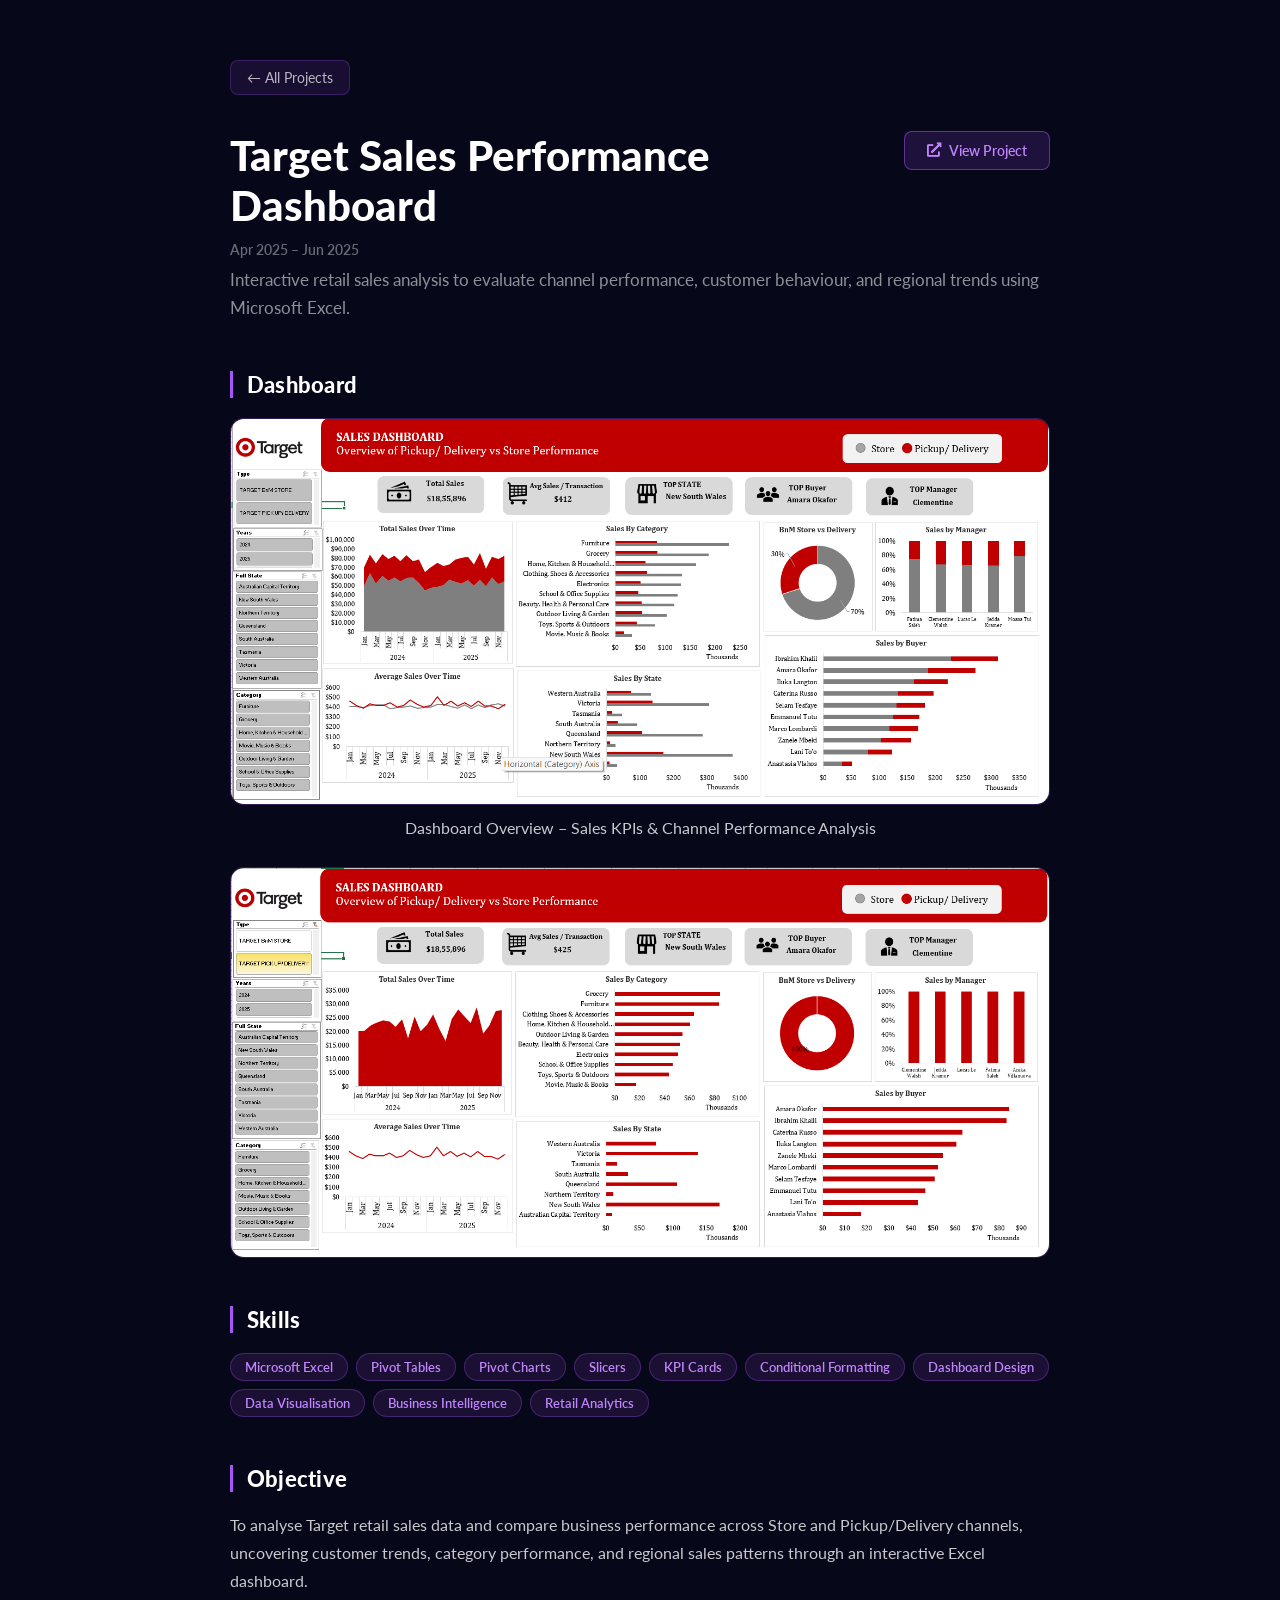
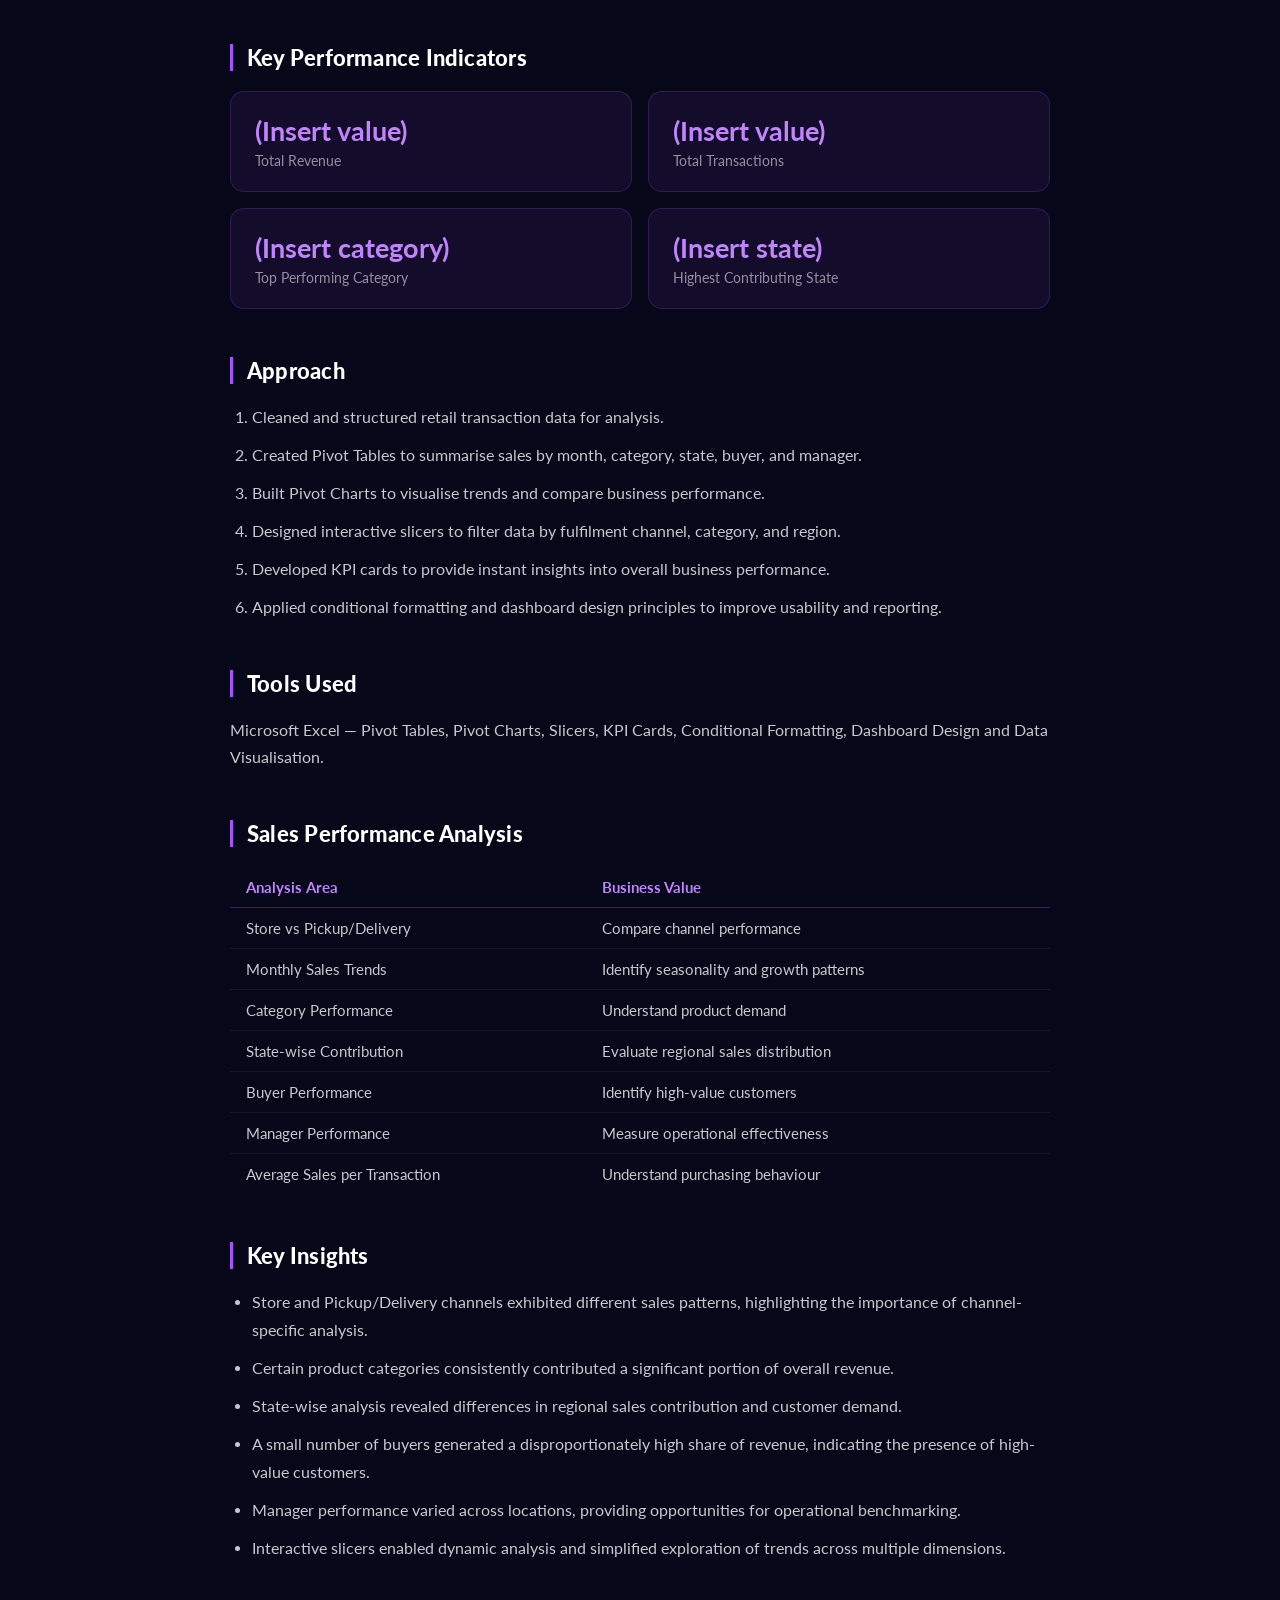
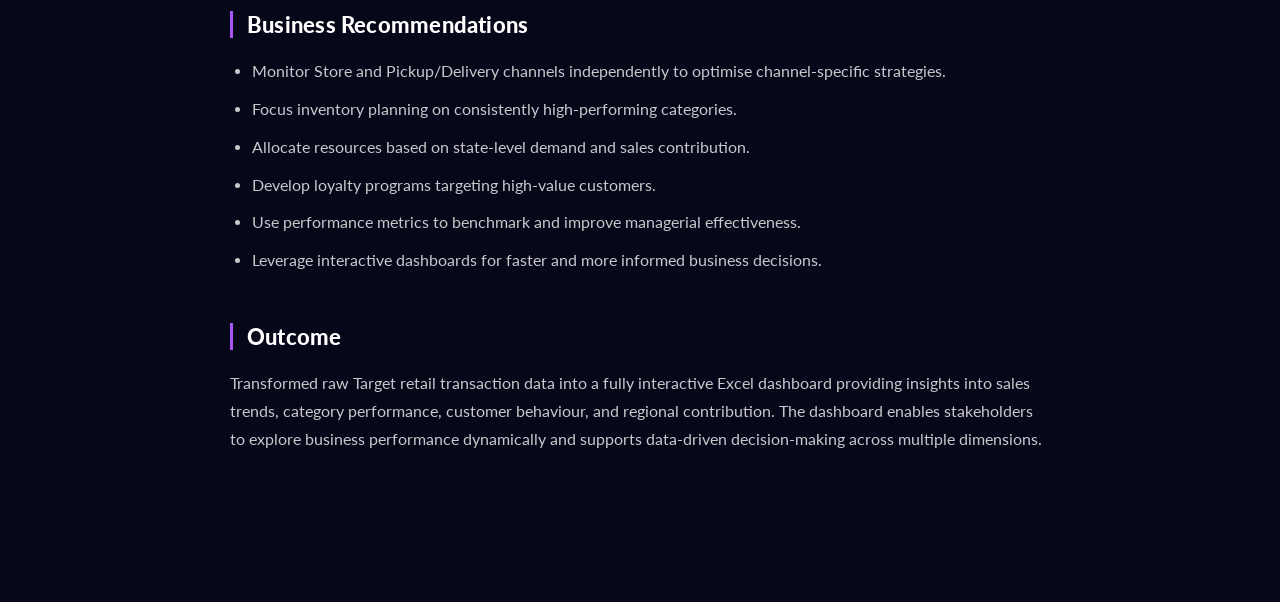
==== projects/target/index.html @ 230eabd6 "Initial portfolio website" ====
<!DOCTYPE html>
<html lang="en">
  <head>
    <meta charset="UTF-8" />
    <meta name="viewport" content="width=device-width, initial-scale=1.0" />
    <title>Target Sales Performance Dashboard | Aishwarya Ravichandran</title>
    <link rel="preconnect" href="https://fonts.googleapis.com" />
    <link rel="preconnect" href="https://fonts.gstatic.com" crossorigin />
    <link href="https://fonts.googleapis.com/css2?family=Lato:wght@300;400;700;900&display=swap" rel="stylesheet" />
    <link rel="stylesheet" href="https://use.fontawesome.com/releases/v5.15.4/css/all.css" crossorigin="anonymous" />
    <link rel="stylesheet" href="style.css" />
  </head>
  <body>

    <div class="project-page">

      <a href="../../index.html" class="back-button">← All Projects</a>

      <div class="title-row fade-up">
        <h1>Target Sales Performance Dashboard</h1>
        <a href="https://1drv.ms/x/c/a6cbafa72eb108bf/IQDNqLfMhQoBQb9p8fuYdzsAAbAAxsbvl0pED3osCt5gIss?e=yHPwyZ" class="view-project-btn" target="_blank" rel="noreferrer">
          <i class="fas fa-external-link-alt"></i> View Project
        </a>
      </div>

      <span class="project-date fade-up">Apr 2025 – Jun 2025</span>
      <p class="project-subtitle fade-up">Interactive retail sales analysis to evaluate channel performance, customer behaviour, and regional trends using Microsoft Excel.</p>

      <main class="project-article">

        <section class="fade-up">
          <h2>Dashboard</h2>
          <img src="../../assets/images/src1.png" alt="Target Sales Dashboard Overview" class="screenshot-single" />
          <p class="screenshot-caption">Dashboard Overview – Sales KPIs &amp; Channel Performance Analysis</p>
          <img src="../../assets/images/src2.png" alt="Target Sales Dashboard Detail" class="screenshot-single" style="margin-top: 1.5rem;" />
        </section>

        <section class="fade-up">
          <h2>Skills</h2>
          <div class="chips">
            <span class="chip">Microsoft Excel</span>
            <span class="chip">Pivot Tables</span>
            <span class="chip">Pivot Charts</span>
            <span class="chip">Slicers</span>
            <span class="chip">KPI Cards</span>
            <span class="chip">Conditional Formatting</span>
            <span class="chip">Dashboard Design</span>
            <span class="chip">Data Visualisation</span>
            <span class="chip">Business Intelligence</span>
            <span class="chip">Retail Analytics</span>
          </div>
        </section>

        <section class="fade-up">
          <h2>Objective</h2>
          <p>To analyse Target retail sales data and compare business performance across Store and Pickup/Delivery channels, uncovering customer trends, category performance, and regional sales patterns through an interactive Excel dashboard.</p>
        </section>

        <section class="fade-up">
          <h2>Key Performance Indicators</h2>
          <div class="kpi-grid">
            <div class="kpi-card">
              <span class="kpi-value">(Insert value)</span>
              <span class="kpi-metric">Total Revenue</span>
            </div>
            <div class="kpi-card">
              <span class="kpi-value">(Insert value)</span>
              <span class="kpi-metric">Total Transactions</span>
            </div>
            <div class="kpi-card">
              <span class="kpi-value">(Insert category)</span>
              <span class="kpi-metric">Top Performing Category</span>
            </div>
            <div class="kpi-card">
              <span class="kpi-value">(Insert state)</span>
              <span class="kpi-metric">Highest Contributing State</span>
            </div>
          </div>
        </section>

        <section class="fade-up">
          <h2>Approach</h2>
          <ol>
            <li>Cleaned and structured retail transaction data for analysis.</li>
            <li>Created Pivot Tables to summarise sales by month, category, state, buyer, and manager.</li>
            <li>Built Pivot Charts to visualise trends and compare business performance.</li>
            <li>Designed interactive slicers to filter data by fulfilment channel, category, and region.</li>
            <li>Developed KPI cards to provide instant insights into overall business performance.</li>
            <li>Applied conditional formatting and dashboard design principles to improve usability and reporting.</li>
          </ol>
        </section>

        <section class="fade-up">
          <h2>Tools Used</h2>
          <p>Microsoft Excel — Pivot Tables, Pivot Charts, Slicers, KPI Cards, Conditional Formatting, Dashboard Design and Data Visualisation.</p>
        </section>

        <section class="fade-up">
          <h2>Sales Performance Analysis</h2>
          <table class="basket-table">
            <thead>
              <tr>
                <th>Analysis Area</th>
                <th>Business Value</th>
              </tr>
            </thead>
            <tbody>
              <tr><td>Store vs Pickup/Delivery</td><td>Compare channel performance</td></tr>
              <tr><td>Monthly Sales Trends</td><td>Identify seasonality and growth patterns</td></tr>
              <tr><td>Category Performance</td><td>Understand product demand</td></tr>
              <tr><td>State-wise Contribution</td><td>Evaluate regional sales distribution</td></tr>
              <tr><td>Buyer Performance</td><td>Identify high-value customers</td></tr>
              <tr><td>Manager Performance</td><td>Measure operational effectiveness</td></tr>
              <tr><td>Average Sales per Transaction</td><td>Understand purchasing behaviour</td></tr>
            </tbody>
          </table>
        </section>

        <section class="fade-up">
          <h2>Key Insights</h2>
          <ul>
            <li>Store and Pickup/Delivery channels exhibited different sales patterns, highlighting the importance of channel-specific analysis.</li>
            <li>Certain product categories consistently contributed a significant portion of overall revenue.</li>
            <li>State-wise analysis revealed differences in regional sales contribution and customer demand.</li>
            <li>A small number of buyers generated a disproportionately high share of revenue, indicating the presence of high-value customers.</li>
            <li>Manager performance varied across locations, providing opportunities for operational benchmarking.</li>
            <li>Interactive slicers enabled dynamic analysis and simplified exploration of trends across multiple dimensions.</li>
          </ul>
        </section>

        <section class="fade-up">
          <h2>Business Recommendations</h2>
          <ul>
            <li>Monitor Store and Pickup/Delivery channels independently to optimise channel-specific strategies.</li>
            <li>Focus inventory planning on consistently high-performing categories.</li>
            <li>Allocate resources based on state-level demand and sales contribution.</li>
            <li>Develop loyalty programs targeting high-value customers.</li>
            <li>Use performance metrics to benchmark and improve managerial effectiveness.</li>
            <li>Leverage interactive dashboards for faster and more informed business decisions.</li>
          </ul>
        </section>

        <section class="fade-up">
          <h2>Outcome</h2>
          <p>Transformed raw Target retail transaction data into a fully interactive Excel dashboard providing insights into sales trends, category performance, customer behaviour, and regional contribution. The dashboard enables stakeholders to explore business performance dynamically and supports data-driven decision-making across multiple dimensions.</p>
        </section>

      </main>
    </div>

    <script>
      const fadeObserver = new IntersectionObserver((entries) => {
        entries.forEach(entry => {
          if (entry.isIntersecting) {
            entry.target.classList.add('visible');
            fadeObserver.unobserve(entry.target);
          }
        });
      }, { threshold: 0.1 });

      document.querySelectorAll('.fade-up').forEach(el => fadeObserver.observe(el));
    </script>

  </body>
</html>
---- projects/target/style.css ----
/* ── Reset & Base ── */
*, *::before, *::after { box-sizing: border-box; margin: 0; padding: 0; }

body {
  font-family: 'Lato', sans-serif;
  background: #07071a;
  color: rgba(255, 255, 255, 0.85);
  min-height: 100vh;
}

a { color: inherit; text-decoration: none; }

/* ── Page layout ── */
.project-page {
  max-width: 900px;
  margin: 0 auto;
  padding: 60px 40px 100px;
}

/* ── Back button ── */
.back-button {
  display: inline-flex;
  align-items: center;
  gap: 8px;
  background: rgba(168, 85, 247, 0.1);
  border: 1px solid rgba(168, 85, 247, 0.25);
  border-radius: 8px;
  color: rgba(255, 255, 255, 0.7);
  font-size: 0.88rem;
  padding: 8px 16px;
  margin-bottom: 36px;
  transition: background 0.2s, color 0.2s;
  font-family: 'Lato', sans-serif;
}

.back-button:hover {
  background: rgba(168, 85, 247, 0.25);
  color: white;
}

/* ── Title row ── */
.title-row {
  display: flex;
  align-items: flex-start;
  justify-content: space-between;
  gap: 16px;
  flex-wrap: wrap;
  margin-bottom: 10px;
}

.title-row h1 {
  color: white;
  font-size: 2.6rem;
  line-height: 1.2;
  font-weight: 900;
  flex: 1;
}

.view-project-btn {
  display: inline-flex;
  align-items: center;
  gap: 8px;
  padding: 10px 22px;
  background: rgba(168, 85, 247, 0.15);
  border: 1px solid rgba(168, 85, 247, 0.5);
  border-radius: 8px;
  color: #c084fc;
  font-size: 0.9rem;
  font-weight: 600;
  white-space: nowrap;
  flex-shrink: 0;
  transition: background 0.2s, border-color 0.2s;
}

.view-project-btn:hover {
  background: rgba(168, 85, 247, 0.3);
  border-color: #c084fc;
}

/* ── Meta ── */
.project-date {
  color: rgba(255, 255, 255, 0.4);
  font-size: 0.88rem;
  font-weight: 600;
  display: block;
  margin-bottom: 8px;
}

.project-subtitle {
  color: rgba(255, 255, 255, 0.55);
  font-size: 1.05rem;
  line-height: 1.7;
  margin-bottom: 48px;
}

/* ── Section headings ── */
.project-article section {
  margin-bottom: 48px;
}

.project-article h2 {
  color: white;
  font-size: 1.4rem;
  font-weight: 900;
  margin-bottom: 20px;
  padding-left: 14px;
  border-left: 3px solid #a855f7;
  letter-spacing: 0.01em;
}

.project-article h3 {
  color: #c084fc;
  font-size: 1rem;
  font-weight: 700;
  margin: 18px 0 8px;
}

.project-article p {
  color: rgba(255, 255, 255, 0.78);
  line-height: 1.8;
  font-size: 0.97rem;
}

.project-article ol,
.project-article ul {
  padding-left: 1.4rem;
}

.project-article li {
  color: rgba(255, 255, 255, 0.78);
  line-height: 1.8;
  font-size: 0.97rem;
  margin-bottom: 10px;
}

/* ── Chips ── */
.chips {
  display: flex;
  flex-wrap: wrap;
  gap: 8px;
}

.chip {
  background: rgba(168, 85, 247, 0.12);
  border: 1px solid rgba(168, 85, 247, 0.3);
  color: #c084fc;
  border-radius: 20px;
  padding: 5px 14px;
  font-size: 0.82rem;
  font-weight: 600;
}

/* ── Screenshot ── */
.screenshot-single {
  width: 100%;
  border-radius: 14px;
  border: 1px solid rgba(168, 85, 247, 0.25);
  background: rgba(168, 85, 247, 0.04);
  object-fit: contain;
  max-height: 520px;
  display: block;
}

.screenshot-caption {
  color: rgba(255, 255, 255, 0.4);
  font-size: 0.82rem;
  text-align: center;
  margin-top: 10px;
}

/* ── KPI grid ── */
.kpi-grid {
  display: grid;
  grid-template-columns: repeat(2, 1fr);
  gap: 16px;
}

.kpi-card {
  background: rgba(168, 85, 247, 0.08);
  border: 1px solid rgba(168, 85, 247, 0.2);
  border-radius: 14px;
  padding: 22px 24px;
  display: flex;
  flex-direction: column;
  gap: 6px;
}

.kpi-value {
  color: #c084fc;
  font-size: 1.7rem;
  font-weight: 700;
}

.kpi-metric {
  color: rgba(255, 255, 255, 0.55);
  font-size: 0.85rem;
}

/* ── Market basket table ── */
.basket-table {
  width: 100%;
  border-collapse: collapse;
  font-size: 0.93rem;
}

.basket-table th {
  color: #c084fc;
  text-align: left;
  padding: 11px 16px;
  border-bottom: 1px solid rgba(168, 85, 247, 0.3);
  font-weight: 700;
}

.basket-table td {
  color: rgba(255, 255, 255, 0.78);
  padding: 11px 16px;
  border-bottom: 1px solid rgba(255, 255, 255, 0.06);
}

.basket-table tr:last-child td { border-bottom: none; }

/* ── Scroll fade-up ── */
.fade-up {
  opacity: 0;
  transform: translateY(32px);
  transition: opacity 0.65s ease, transform 0.65s ease;
}

.fade-up.visible {
  opacity: 1;
  transform: translateY(0);
}

/* ── Responsive ── */
@media (max-width: 700px) {
  .project-page { padding: 40px 20px 80px; }

  .title-row {
    flex-direction: column;
    align-items: flex-start;
  }

  .title-row h1 { font-size: 1.9rem; }

  .kpi-grid { grid-template-columns: 1fr; }

  .screenshot-single { max-height: 280px; }
}
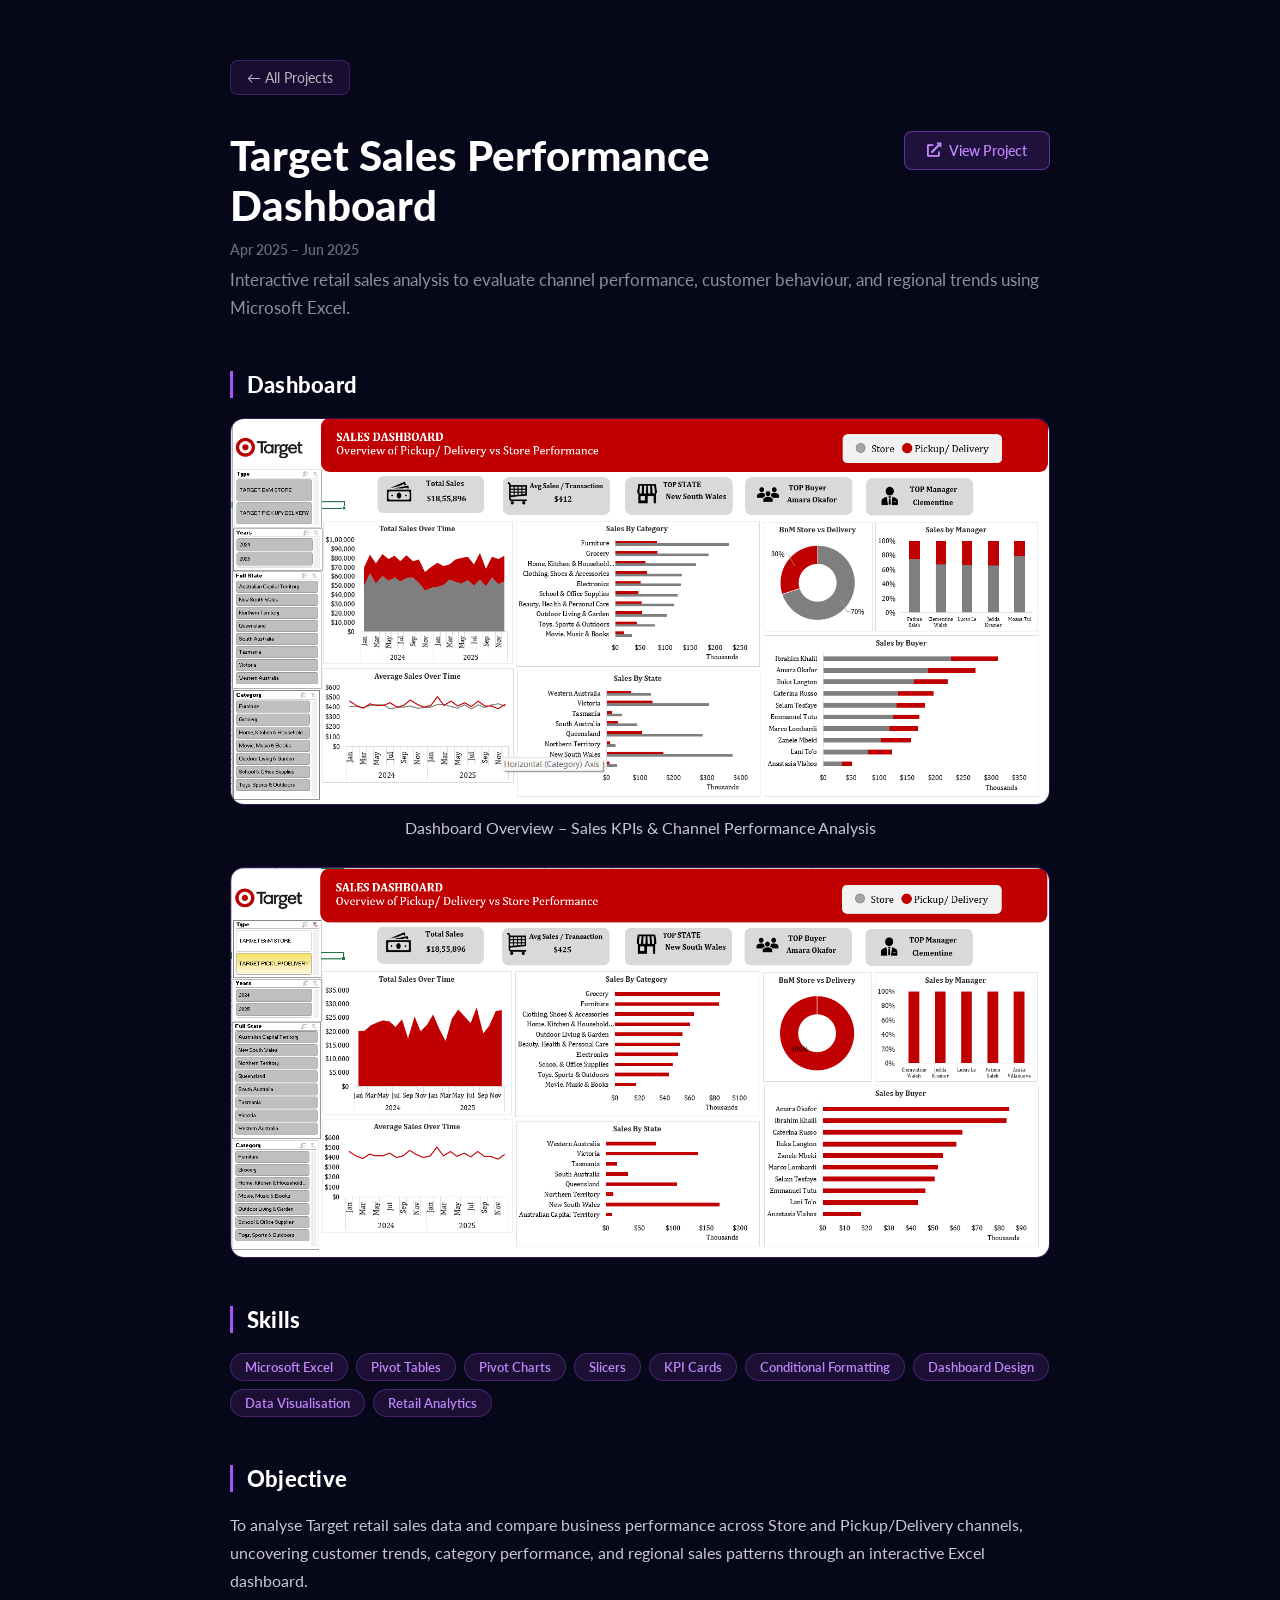
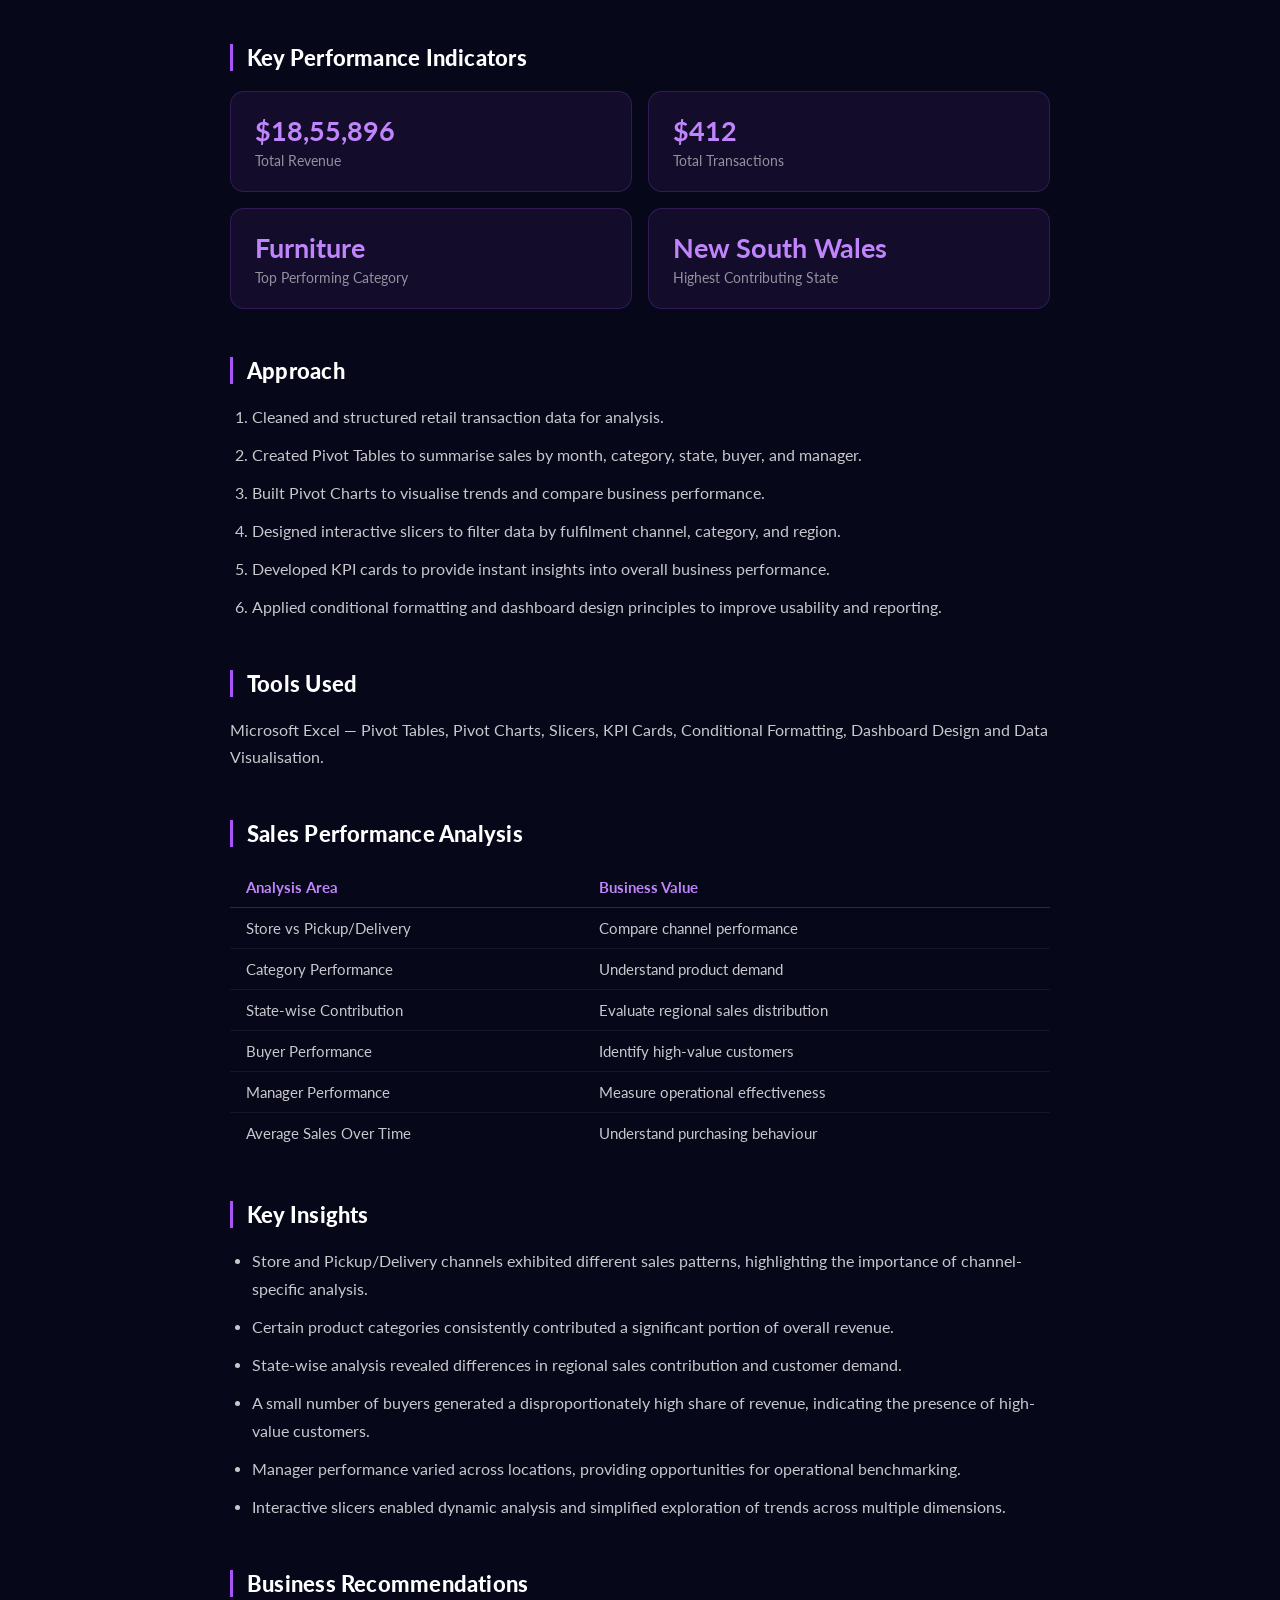
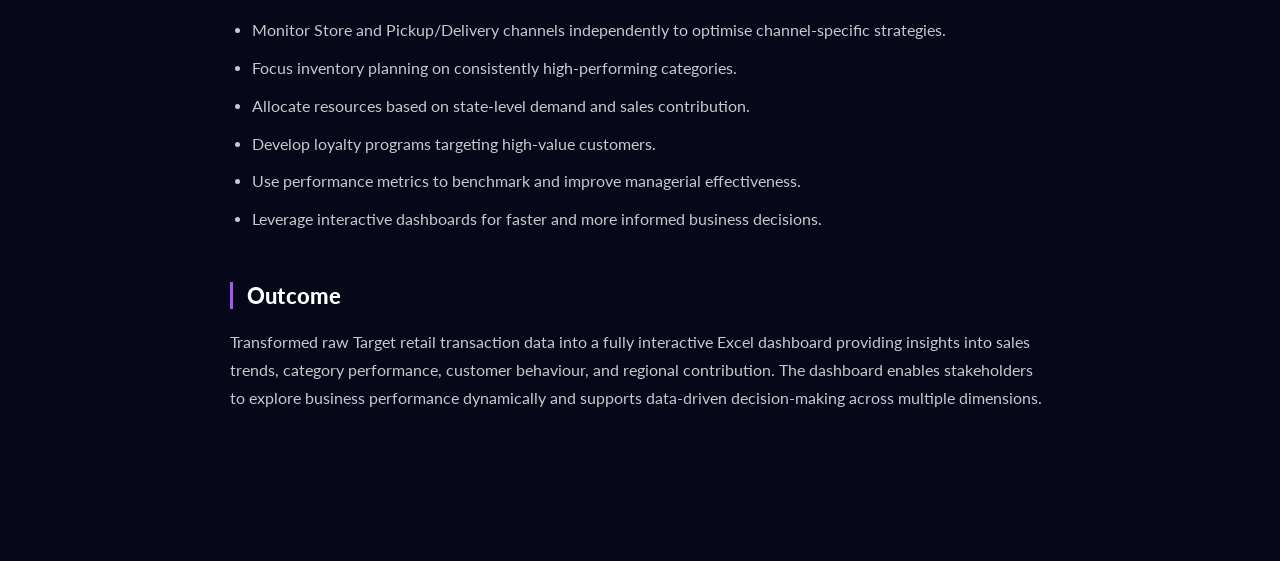
==== commit 7d11956c: "changes" ====
--- a/projects/target/index.html
+++ b/projects/target/index.html
@@ -46,7 +46,6 @@
             <span class="chip">Conditional Formatting</span>
             <span class="chip">Dashboard Design</span>
             <span class="chip">Data Visualisation</span>
-            <span class="chip">Business Intelligence</span>
             <span class="chip">Retail Analytics</span>
           </div>
         </section>
@@ -60,19 +59,19 @@
           <h2>Key Performance Indicators</h2>
           <div class="kpi-grid">
             <div class="kpi-card">
-              <span class="kpi-value">(Insert value)</span>
+              <span class="kpi-value">$18,55,896</span>
               <span class="kpi-metric">Total Revenue</span>
             </div>
             <div class="kpi-card">
-              <span class="kpi-value">(Insert value)</span>
+              <span class="kpi-value">$412</span>
               <span class="kpi-metric">Total Transactions</span>
             </div>
             <div class="kpi-card">
-              <span class="kpi-value">(Insert category)</span>
+              <span class="kpi-value">Furniture</span>
               <span class="kpi-metric">Top Performing Category</span>
             </div>
             <div class="kpi-card">
-              <span class="kpi-value">(Insert state)</span>
+              <span class="kpi-value">New South Wales</span>
               <span class="kpi-metric">Highest Contributing State</span>
             </div>
           </div>
@@ -106,12 +105,11 @@
             </thead>
             <tbody>
               <tr><td>Store vs Pickup/Delivery</td><td>Compare channel performance</td></tr>
-              <tr><td>Monthly Sales Trends</td><td>Identify seasonality and growth patterns</td></tr>
               <tr><td>Category Performance</td><td>Understand product demand</td></tr>
               <tr><td>State-wise Contribution</td><td>Evaluate regional sales distribution</td></tr>
               <tr><td>Buyer Performance</td><td>Identify high-value customers</td></tr>
               <tr><td>Manager Performance</td><td>Measure operational effectiveness</td></tr>
-              <tr><td>Average Sales per Transaction</td><td>Understand purchasing behaviour</td></tr>
+              <tr><td>Average Sales Over Time</td><td>Understand purchasing behaviour</td></tr>
             </tbody>
           </table>
         </section>
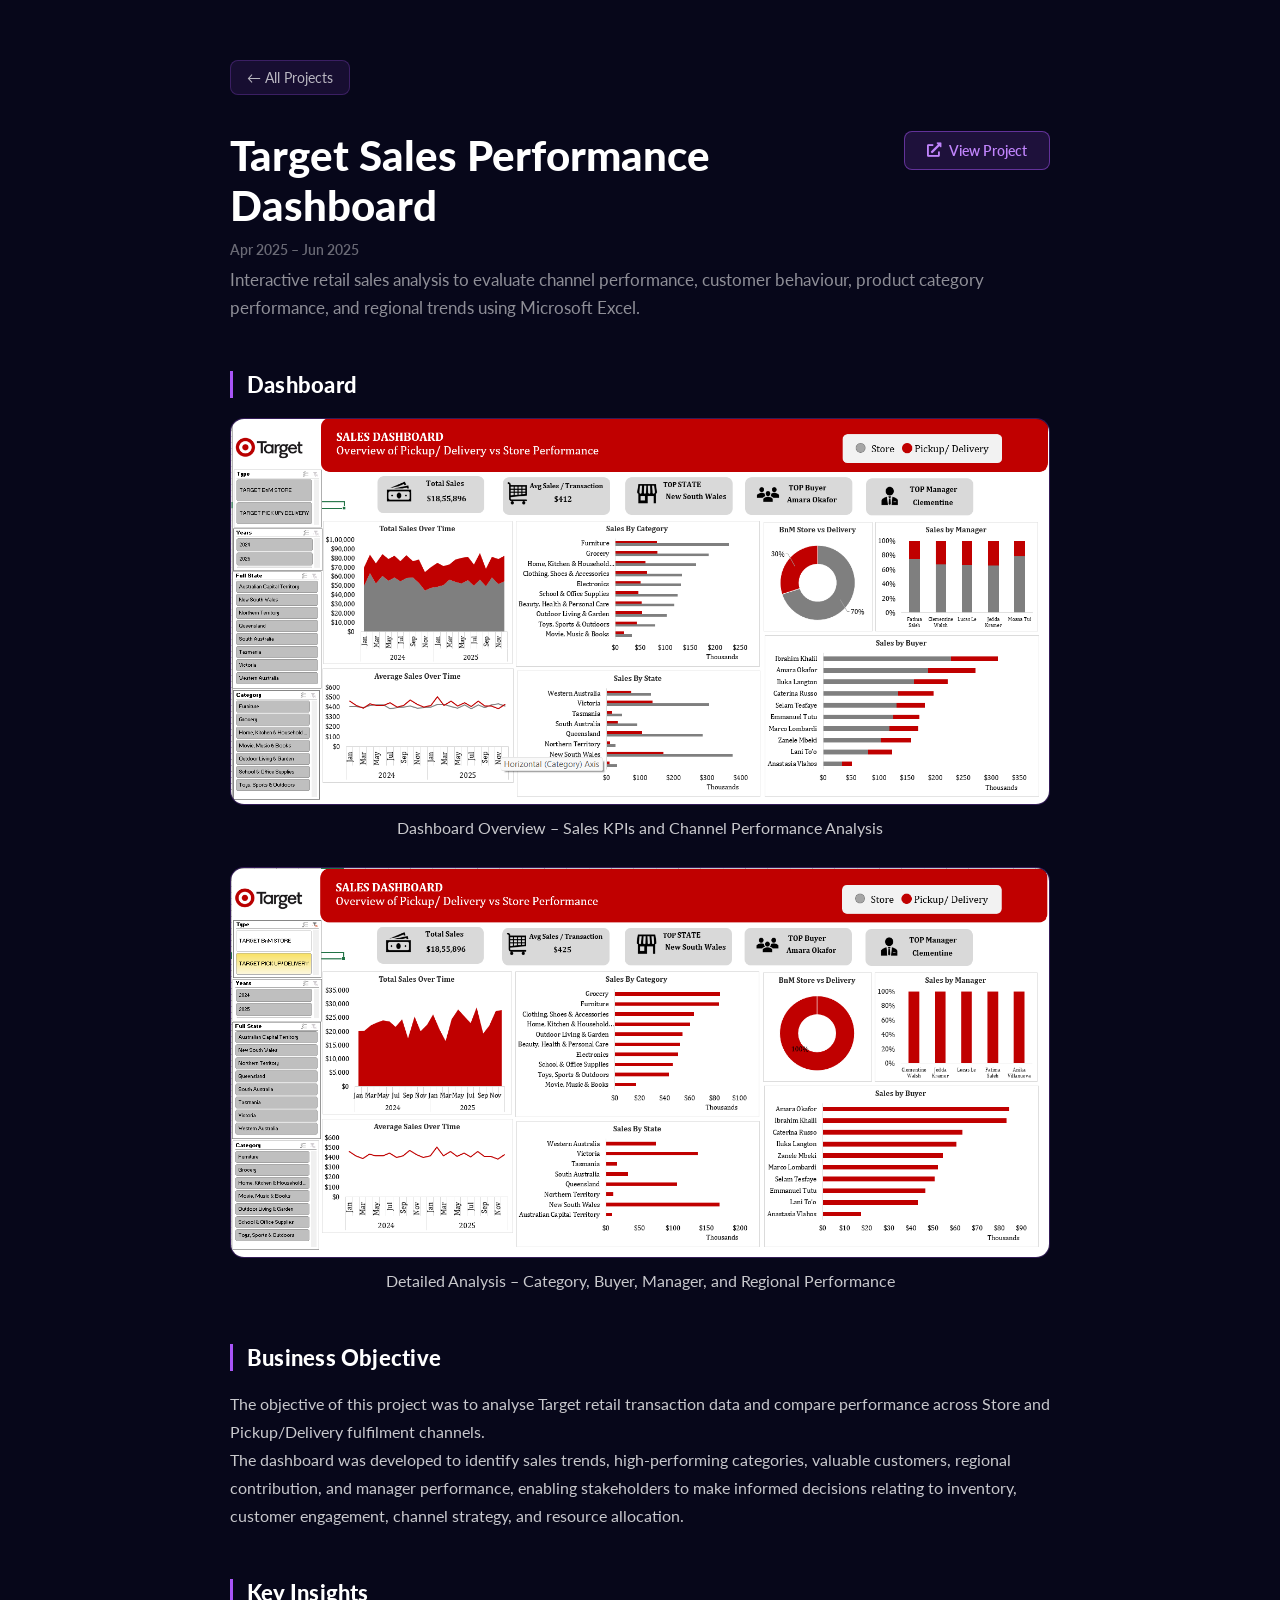
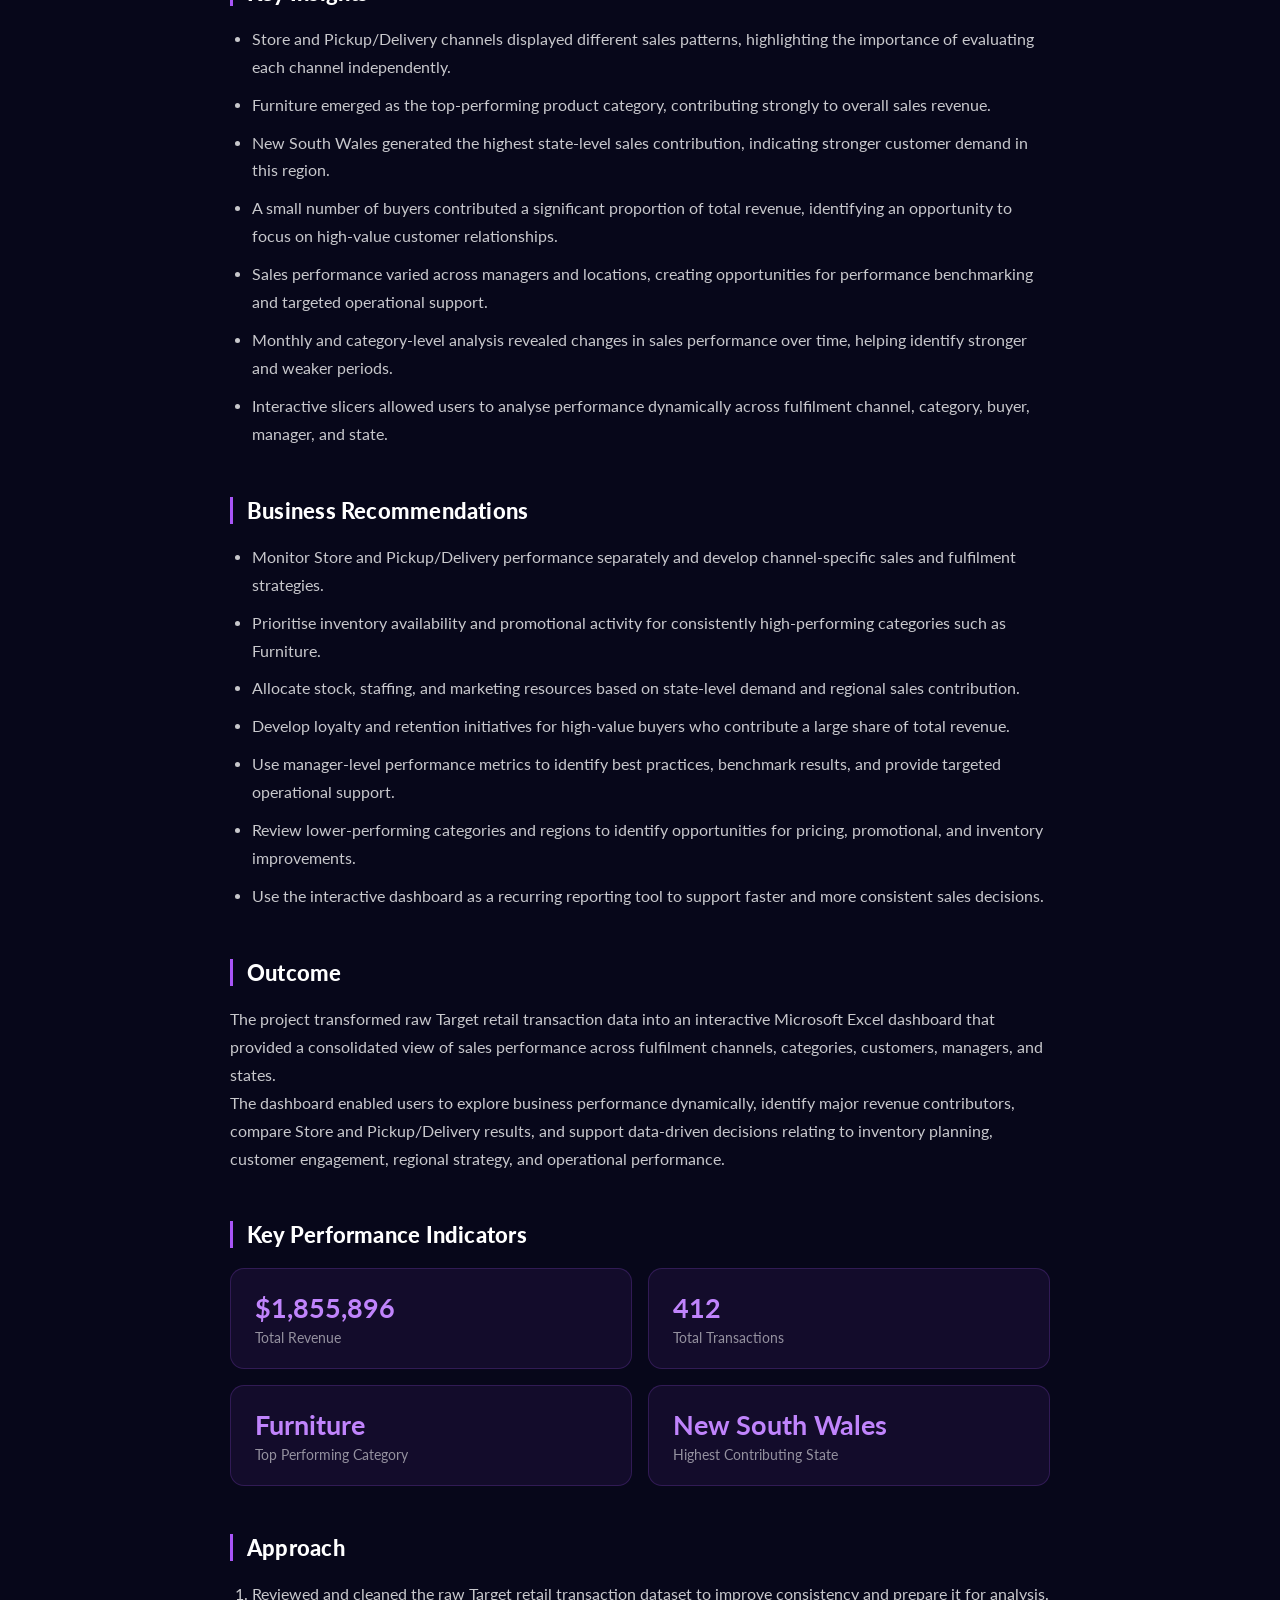
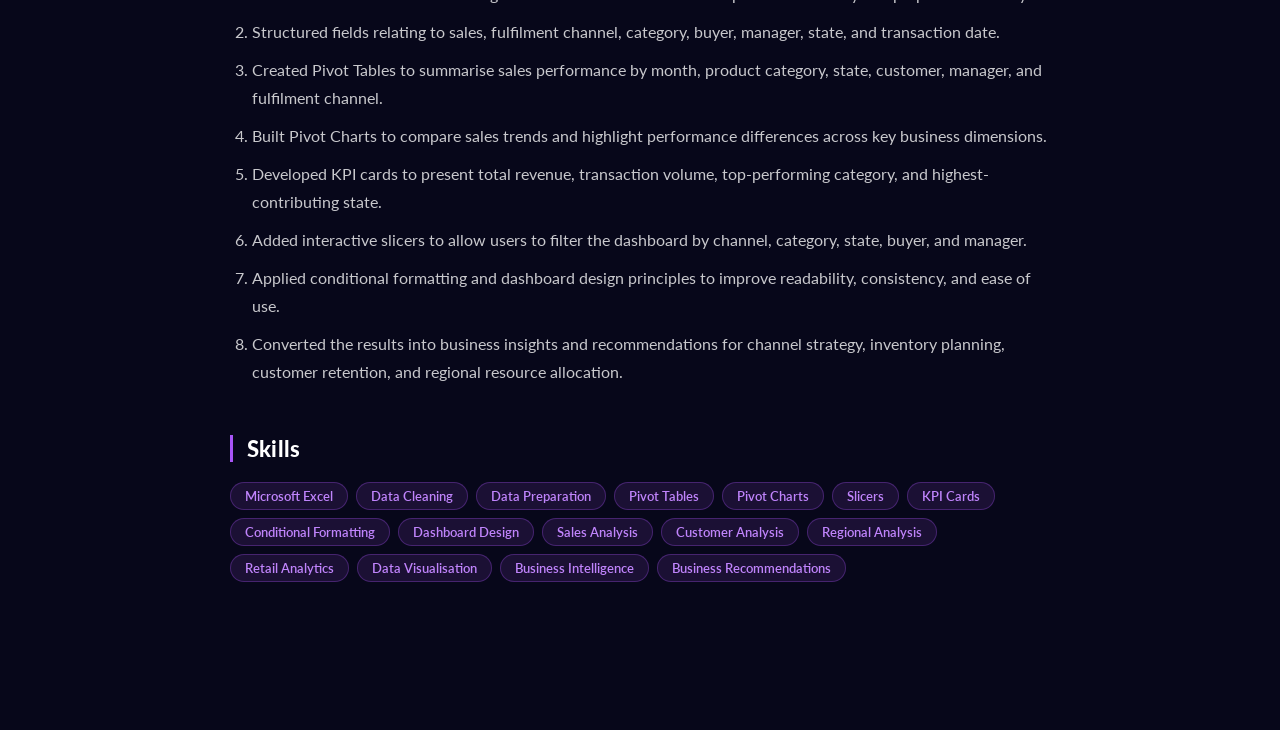
==== commit 62666fdc: "new changes" ====
--- a/projects/target/index.html
+++ b/projects/target/index.html
@@ -3,161 +3,338 @@
   <head>
     <meta charset="UTF-8" />
     <meta name="viewport" content="width=device-width, initial-scale=1.0" />
-    <title>Target Sales Performance Dashboard | Aishwarya Ravichandran</title>
+
+    <title>
+      Target Sales Performance Dashboard | Aishwarya Ravichandran
+    </title>
+
     <link rel="preconnect" href="https://fonts.googleapis.com" />
     <link rel="preconnect" href="https://fonts.gstatic.com" crossorigin />
-    <link href="https://fonts.googleapis.com/css2?family=Lato:wght@300;400;700;900&display=swap" rel="stylesheet" />
-    <link rel="stylesheet" href="https://use.fontawesome.com/releases/v5.15.4/css/all.css" crossorigin="anonymous" />
+
+    <link
+      href="https://fonts.googleapis.com/css2?family=Lato:wght@300;400;700;900&display=swap"
+      rel="stylesheet"
+    />
+
+    <link
+      rel="stylesheet"
+      href="https://use.fontawesome.com/releases/v5.15.4/css/all.css"
+      crossorigin="anonymous"
+    />
+
     <link rel="stylesheet" href="style.css" />
   </head>
+
   <body>
-
     <div class="project-page">
-
-      <a href="../../index.html" class="back-button">← All Projects</a>
-
+      <!-- Back Button -->
+      <a href="../../index.html" class="back-button">
+        ← All Projects
+      </a>
+
+      <!-- Project Header -->
       <div class="title-row fade-up">
         <h1>Target Sales Performance Dashboard</h1>
-        <a href="https://1drv.ms/x/c/a6cbafa72eb108bf/IQDNqLfMhQoBQb9p8fuYdzsAAbAAxsbvl0pED3osCt5gIss?e=yHPwyZ" class="view-project-btn" target="_blank" rel="noreferrer">
-          <i class="fas fa-external-link-alt"></i> View Project
+
+        <a
+          href="https://1drv.ms/x/c/a6cbafa72eb108bf/IQDNqLfMhQoBQb9p8fuYdzsAAbAAxsbvl0pED3osCt5gIss?e=yHPwyZ"
+          class="view-project-btn"
+          target="_blank"
+          rel="noreferrer"
+        >
+          <i class="fas fa-external-link-alt"></i>
+          View Project
         </a>
       </div>
 
-      <span class="project-date fade-up">Apr 2025 – Jun 2025</span>
-      <p class="project-subtitle fade-up">Interactive retail sales analysis to evaluate channel performance, customer behaviour, and regional trends using Microsoft Excel.</p>
+      <span class="project-date fade-up">
+        Apr 2025 – Jun 2025
+      </span>
+
+      <p class="project-subtitle fade-up">
+        Interactive retail sales analysis to evaluate channel performance,
+        customer behaviour, product category performance, and regional trends
+        using Microsoft Excel.
+      </p>
 
       <main class="project-article">
-
+        <!-- 1. Screenshots -->
         <section class="fade-up">
           <h2>Dashboard</h2>
-          <img src="../../assets/images/src1.png" alt="Target Sales Dashboard Overview" class="screenshot-single" />
-          <p class="screenshot-caption">Dashboard Overview – Sales KPIs &amp; Channel Performance Analysis</p>
-          <img src="../../assets/images/src2.png" alt="Target Sales Dashboard Detail" class="screenshot-single" style="margin-top: 1.5rem;" />
-        </section>
-
+
+          <img
+            src="../../assets/images/src1.png"
+            alt="Target Sales Dashboard Overview"
+            class="screenshot-single"
+          />
+
+          <p class="screenshot-caption">
+            Dashboard Overview – Sales KPIs and Channel Performance Analysis
+          </p>
+
+          <img
+            src="../../assets/images/src2.png"
+            alt="Target Sales Dashboard Detailed Analysis"
+            class="screenshot-single"
+            style="margin-top: 1.5rem"
+          />
+
+          <p class="screenshot-caption">
+            Detailed Analysis – Category, Buyer, Manager, and Regional
+            Performance
+          </p>
+        </section>
+
+        <!-- 2. Business Objective -->
+        <section class="fade-up">
+          <h2>Business Objective</h2>
+
+          <p>
+            The objective of this project was to analyse Target retail
+            transaction data and compare performance across Store and
+            Pickup/Delivery fulfilment channels.
+          </p>
+
+          <p>
+            The dashboard was developed to identify sales trends, high-performing
+            categories, valuable customers, regional contribution, and manager
+            performance, enabling stakeholders to make informed decisions
+            relating to inventory, customer engagement, channel strategy, and
+            resource allocation.
+          </p>
+        </section>
+
+        <!-- 3. Insights -->
+        <section class="fade-up">
+          <h2>Key Insights</h2>
+
+          <ul>
+            <li>
+              Store and Pickup/Delivery channels displayed different sales
+              patterns, highlighting the importance of evaluating each channel
+              independently.
+            </li>
+
+            <li>
+              Furniture emerged as the top-performing product category,
+              contributing strongly to overall sales revenue.
+            </li>
+
+            <li>
+              New South Wales generated the highest state-level sales
+              contribution, indicating stronger customer demand in this
+              region.
+            </li>
+
+            <li>
+              A small number of buyers contributed a significant proportion of
+              total revenue, identifying an opportunity to focus on high-value
+              customer relationships.
+            </li>
+
+            <li>
+              Sales performance varied across managers and locations, creating
+              opportunities for performance benchmarking and targeted
+              operational support.
+            </li>
+
+            <li>
+              Monthly and category-level analysis revealed changes in sales
+              performance over time, helping identify stronger and weaker
+              periods.
+            </li>
+
+            <li>
+              Interactive slicers allowed users to analyse performance
+              dynamically across fulfilment channel, category, buyer, manager,
+              and state.
+            </li>
+          </ul>
+        </section>
+
+        <!-- 4. Recommendations -->
+        <section class="fade-up">
+          <h2>Business Recommendations</h2>
+
+          <ul>
+            <li>
+              Monitor Store and Pickup/Delivery performance separately and
+              develop channel-specific sales and fulfilment strategies.
+            </li>
+
+            <li>
+              Prioritise inventory availability and promotional activity for
+              consistently high-performing categories such as Furniture.
+            </li>
+
+            <li>
+              Allocate stock, staffing, and marketing resources based on
+              state-level demand and regional sales contribution.
+            </li>
+
+            <li>
+              Develop loyalty and retention initiatives for high-value buyers
+              who contribute a large share of total revenue.
+            </li>
+
+            <li>
+              Use manager-level performance metrics to identify best practices,
+              benchmark results, and provide targeted operational support.
+            </li>
+
+            <li>
+              Review lower-performing categories and regions to identify
+              opportunities for pricing, promotional, and inventory
+              improvements.
+            </li>
+
+            <li>
+              Use the interactive dashboard as a recurring reporting tool to
+              support faster and more consistent sales decisions.
+            </li>
+          </ul>
+        </section>
+
+        <!-- 5. Outcome -->
+        <section class="fade-up">
+          <h2>Outcome</h2>
+
+          <p>
+            The project transformed raw Target retail transaction data into an
+            interactive Microsoft Excel dashboard that provided a consolidated
+            view of sales performance across fulfilment channels, categories,
+            customers, managers, and states.
+          </p>
+
+          <p>
+            The dashboard enabled users to explore business performance
+            dynamically, identify major revenue contributors, compare Store
+            and Pickup/Delivery results, and support data-driven decisions
+            relating to inventory planning, customer engagement, regional
+            strategy, and operational performance.
+          </p>
+        </section>
+
+        <!-- 6. KPIs -->
+        <section class="fade-up">
+          <h2>Key Performance Indicators</h2>
+
+          <div class="kpi-grid">
+            <div class="kpi-card">
+              <span class="kpi-value">$1,855,896</span>
+              <span class="kpi-metric">Total Revenue</span>
+            </div>
+
+            <div class="kpi-card">
+              <span class="kpi-value">412</span>
+              <span class="kpi-metric">Total Transactions</span>
+            </div>
+
+            <div class="kpi-card">
+              <span class="kpi-value">Furniture</span>
+              <span class="kpi-metric">Top Performing Category</span>
+            </div>
+
+            <div class="kpi-card">
+              <span class="kpi-value">New South Wales</span>
+              <span class="kpi-metric">Highest Contributing State</span>
+            </div>
+          </div>
+        </section>
+
+        <!-- 7. Approach -->
+        <section class="fade-up">
+          <h2>Approach</h2>
+
+          <ol>
+            <li>
+              Reviewed and cleaned the raw Target retail transaction dataset to
+              improve consistency and prepare it for analysis.
+            </li>
+
+            <li>
+              Structured fields relating to sales, fulfilment channel,
+              category, buyer, manager, state, and transaction date.
+            </li>
+
+            <li>
+              Created Pivot Tables to summarise sales performance by month,
+              product category, state, customer, manager, and fulfilment
+              channel.
+            </li>
+
+            <li>
+              Built Pivot Charts to compare sales trends and highlight
+              performance differences across key business dimensions.
+            </li>
+
+            <li>
+              Developed KPI cards to present total revenue, transaction volume,
+              top-performing category, and highest-contributing state.
+            </li>
+
+            <li>
+              Added interactive slicers to allow users to filter the dashboard
+              by channel, category, state, buyer, and manager.
+            </li>
+
+            <li>
+              Applied conditional formatting and dashboard design principles
+              to improve readability, consistency, and ease of use.
+            </li>
+
+            <li>
+              Converted the results into business insights and recommendations
+              for channel strategy, inventory planning, customer retention, and
+              regional resource allocation.
+            </li>
+          </ol>
+        </section>
+
+        <!-- 8. Skills -->
         <section class="fade-up">
           <h2>Skills</h2>
+
           <div class="chips">
             <span class="chip">Microsoft Excel</span>
+            <span class="chip">Data Cleaning</span>
+            <span class="chip">Data Preparation</span>
             <span class="chip">Pivot Tables</span>
             <span class="chip">Pivot Charts</span>
             <span class="chip">Slicers</span>
             <span class="chip">KPI Cards</span>
             <span class="chip">Conditional Formatting</span>
             <span class="chip">Dashboard Design</span>
+            <span class="chip">Sales Analysis</span>
+            <span class="chip">Customer Analysis</span>
+            <span class="chip">Regional Analysis</span>
+            <span class="chip">Retail Analytics</span>
             <span class="chip">Data Visualisation</span>
-            <span class="chip">Retail Analytics</span>
+            <span class="chip">Business Intelligence</span>
+            <span class="chip">Business Recommendations</span>
           </div>
         </section>
-
-        <section class="fade-up">
-          <h2>Objective</h2>
-          <p>To analyse Target retail sales data and compare business performance across Store and Pickup/Delivery channels, uncovering customer trends, category performance, and regional sales patterns through an interactive Excel dashboard.</p>
-        </section>
-
-        <section class="fade-up">
-          <h2>Key Performance Indicators</h2>
-          <div class="kpi-grid">
-            <div class="kpi-card">
-              <span class="kpi-value">$18,55,896</span>
-              <span class="kpi-metric">Total Revenue</span>
-            </div>
-            <div class="kpi-card">
-              <span class="kpi-value">$412</span>
-              <span class="kpi-metric">Total Transactions</span>
-            </div>
-            <div class="kpi-card">
-              <span class="kpi-value">Furniture</span>
-              <span class="kpi-metric">Top Performing Category</span>
-            </div>
-            <div class="kpi-card">
-              <span class="kpi-value">New South Wales</span>
-              <span class="kpi-metric">Highest Contributing State</span>
-            </div>
-          </div>
-        </section>
-
-        <section class="fade-up">
-          <h2>Approach</h2>
-          <ol>
-            <li>Cleaned and structured retail transaction data for analysis.</li>
-            <li>Created Pivot Tables to summarise sales by month, category, state, buyer, and manager.</li>
-            <li>Built Pivot Charts to visualise trends and compare business performance.</li>
-            <li>Designed interactive slicers to filter data by fulfilment channel, category, and region.</li>
-            <li>Developed KPI cards to provide instant insights into overall business performance.</li>
-            <li>Applied conditional formatting and dashboard design principles to improve usability and reporting.</li>
-          </ol>
-        </section>
-
-        <section class="fade-up">
-          <h2>Tools Used</h2>
-          <p>Microsoft Excel — Pivot Tables, Pivot Charts, Slicers, KPI Cards, Conditional Formatting, Dashboard Design and Data Visualisation.</p>
-        </section>
-
-        <section class="fade-up">
-          <h2>Sales Performance Analysis</h2>
-          <table class="basket-table">
-            <thead>
-              <tr>
-                <th>Analysis Area</th>
-                <th>Business Value</th>
-              </tr>
-            </thead>
-            <tbody>
-              <tr><td>Store vs Pickup/Delivery</td><td>Compare channel performance</td></tr>
-              <tr><td>Category Performance</td><td>Understand product demand</td></tr>
-              <tr><td>State-wise Contribution</td><td>Evaluate regional sales distribution</td></tr>
-              <tr><td>Buyer Performance</td><td>Identify high-value customers</td></tr>
-              <tr><td>Manager Performance</td><td>Measure operational effectiveness</td></tr>
-              <tr><td>Average Sales Over Time</td><td>Understand purchasing behaviour</td></tr>
-            </tbody>
-          </table>
-        </section>
-
-        <section class="fade-up">
-          <h2>Key Insights</h2>
-          <ul>
-            <li>Store and Pickup/Delivery channels exhibited different sales patterns, highlighting the importance of channel-specific analysis.</li>
-            <li>Certain product categories consistently contributed a significant portion of overall revenue.</li>
-            <li>State-wise analysis revealed differences in regional sales contribution and customer demand.</li>
-            <li>A small number of buyers generated a disproportionately high share of revenue, indicating the presence of high-value customers.</li>
-            <li>Manager performance varied across locations, providing opportunities for operational benchmarking.</li>
-            <li>Interactive slicers enabled dynamic analysis and simplified exploration of trends across multiple dimensions.</li>
-          </ul>
-        </section>
-
-        <section class="fade-up">
-          <h2>Business Recommendations</h2>
-          <ul>
-            <li>Monitor Store and Pickup/Delivery channels independently to optimise channel-specific strategies.</li>
-            <li>Focus inventory planning on consistently high-performing categories.</li>
-            <li>Allocate resources based on state-level demand and sales contribution.</li>
-            <li>Develop loyalty programs targeting high-value customers.</li>
-            <li>Use performance metrics to benchmark and improve managerial effectiveness.</li>
-            <li>Leverage interactive dashboards for faster and more informed business decisions.</li>
-          </ul>
-        </section>
-
-        <section class="fade-up">
-          <h2>Outcome</h2>
-          <p>Transformed raw Target retail transaction data into a fully interactive Excel dashboard providing insights into sales trends, category performance, customer behaviour, and regional contribution. The dashboard enables stakeholders to explore business performance dynamically and supports data-driven decision-making across multiple dimensions.</p>
-        </section>
-
       </main>
     </div>
 
     <script>
-      const fadeObserver = new IntersectionObserver((entries) => {
-        entries.forEach(entry => {
-          if (entry.isIntersecting) {
-            entry.target.classList.add('visible');
-            fadeObserver.unobserve(entry.target);
-          }
-        });
-      }, { threshold: 0.1 });
-
-      document.querySelectorAll('.fade-up').forEach(el => fadeObserver.observe(el));
+      const fadeObserver = new IntersectionObserver(
+        (entries) => {
+          entries.forEach((entry) => {
+            if (entry.isIntersecting) {
+              entry.target.classList.add("visible");
+              fadeObserver.unobserve(entry.target);
+            }
+          });
+        },
+        {
+          threshold: 0.1,
+        }
+      );
+
+      document.querySelectorAll(".fade-up").forEach((element) => {
+        fadeObserver.observe(element);
+      });
     </script>
-
   </body>
 </html>
